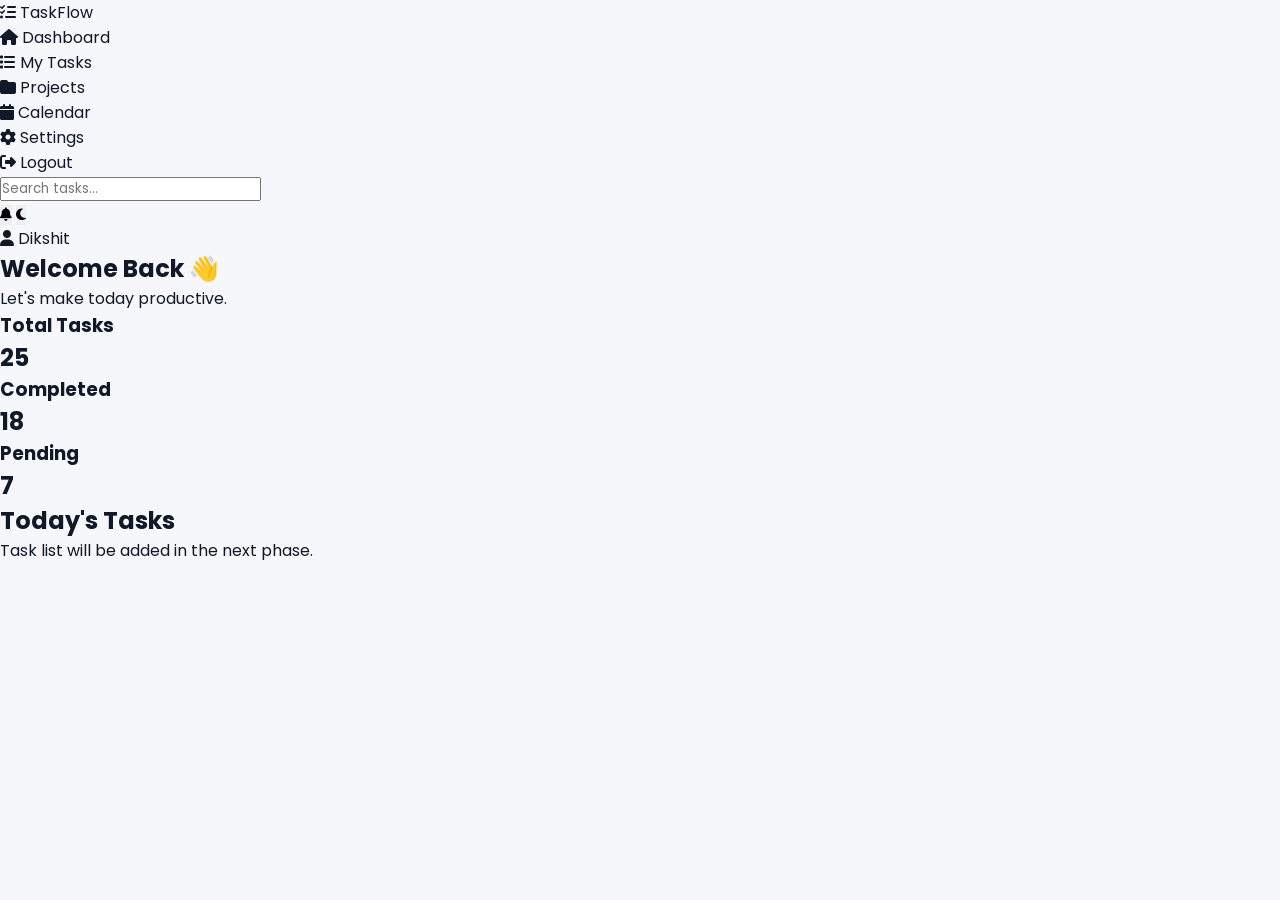
==== dashboard.html @ 2539d612 "(dashboard): create dashboard layout structure" ====
<!DOCTYPE html>
<html lang="en">

<head>

    <meta charset="UTF-8">

    <meta name="viewport"
          content="width=device-width, initial-scale=1.0">

    <title>Dashboard | TaskFlow</title>

    <!-- Google Font -->
    <link rel="preconnect"
          href="https://fonts.googleapis.com">

    <link rel="preconnect"
          href="https://fonts.gstatic.com"
          crossorigin>

    <link href="https://fonts.googleapis.com/css2?family=Poppins:wght@300;400;500;600;700&display=swap"
          rel="stylesheet">

    <!-- Font Awesome -->
    <link rel="stylesheet"
          href="https://cdnjs.cloudflare.com/ajax/libs/font-awesome/6.7.2/css/all.min.css">

    <!-- CSS -->
    <link rel="stylesheet"
          href="./css/style.css">

    <link rel="stylesheet"
          href="./css/dashboard.css">

    <link rel="stylesheet"
          href="./css/responsive.css">

</head>

<body>

    <div class="dashboard">

        <!-- Sidebar -->

        <aside class="sidebar">

            <div class="logo">

                <i class="fa-solid fa-list-check"></i>

                <span>TaskFlow</span>

            </div>

            <nav>

                <ul>

                    <li class="active">

                        <a href="#">

                            <i class="fa-solid fa-house"></i>

                            Dashboard

                        </a>

                    </li>

                    <li>

                        <a href="#">

                            <i class="fa-solid fa-list"></i>

                            My Tasks

                        </a>

                    </li>

                    <li>

                        <a href="#">

                            <i class="fa-solid fa-folder"></i>

                            Projects

                        </a>

                    </li>

                    <li>

                        <a href="#">

                            <i class="fa-solid fa-calendar"></i>

                            Calendar

                        </a>

                    </li>

                    <li>

                        <a href="#">

                            <i class="fa-solid fa-gear"></i>

                            Settings

                        </a>

                    </li>

                    <li>

                        <a href="login.html">

                            <i class="fa-solid fa-right-from-bracket"></i>

                            Logout

                        </a>

                    </li>

                </ul>

            </nav>

        </aside>

        <!-- Main -->

        <main class="main-content">

            <!-- Header -->

            <header class="topbar">

                <div class="search-box">

                    <input
                        type="text"
                        placeholder="Search tasks...">

                </div>

                <div class="header-actions">

                    <button id="notificationBtn">

                        <i class="fa-solid fa-bell"></i>

                    </button>

                    <button id="themeBtn">

                        <i class="fa-solid fa-moon"></i>

                    </button>

                    <div class="profile">

                        <i class="fa-solid fa-user"></i>

                        <span>Dikshit</span>

                    </div>

                </div>

            </header>

            <!-- Dashboard Content -->

            <section class="content">

                <h1>

                    Welcome Back 👋

                </h1>

                <p>

                    Let's make today productive.

                </p>

                <div class="stats">

                    <div class="card">

                        <h3>Total Tasks</h3>

                        <h2>25</h2>

                    </div>

                    <div class="card">

                        <h3>Completed</h3>

                        <h2>18</h2>

                    </div>

                    <div class="card">

                        <h3>Pending</h3>

                        <h2>7</h2>

                    </div>

                </div>

                <div class="tasks">

                    <h2>

                        Today's Tasks

                    </h2>

                    <p>

                        Task list will be added in the next phase.

                    </p>

                </div>

            </section>

        </main>

    </div>

    <script src="https://code.jquery.com/jquery-3.7.1.min.js"></script>

    <script src="./js/dashboard.js"></script>

</body>

</html>
---- css/style.css ----
* {
    margin: 0;
    padding: 0;
    box-sizing: border-box;
}

:root {
    --secondary-color: #e0dfec;
    --primary-hover: #4338CA;
    --primary-color: #4338CA;

    --secondary-color: #F9FAFB;

    --success-color: #10B981;
    --danger-color: #EF4444;
    --warning-color: #F59E0B;

    --text-color: #111827;
    --text-light: #6B7280;

    --border-color: #E5E7EB;

    --white: #FFFFFF;

    --shadow:
        0 10px 30px rgba(0,0,0,.08);

    --radius: 10px;

    --transition: .3s ease;
}

   Base Styles


html {
    scroll-behavior: smooth;
}

body {
    font-family: "Poppins", sans-serif;
    background: #F5F7FA;
    color: var(--text-color);
}

a {
    text-decoration: none;
    color: inherit;
}

button {
    border: none;
    cursor: pointer;
    font-family: inherit;
}

input,
textarea,
select {
    outline: none;
    font-family: inherit;
}

ul {
    list-style: none;
}

img {
    display: block;
    max-width: 100%;
}
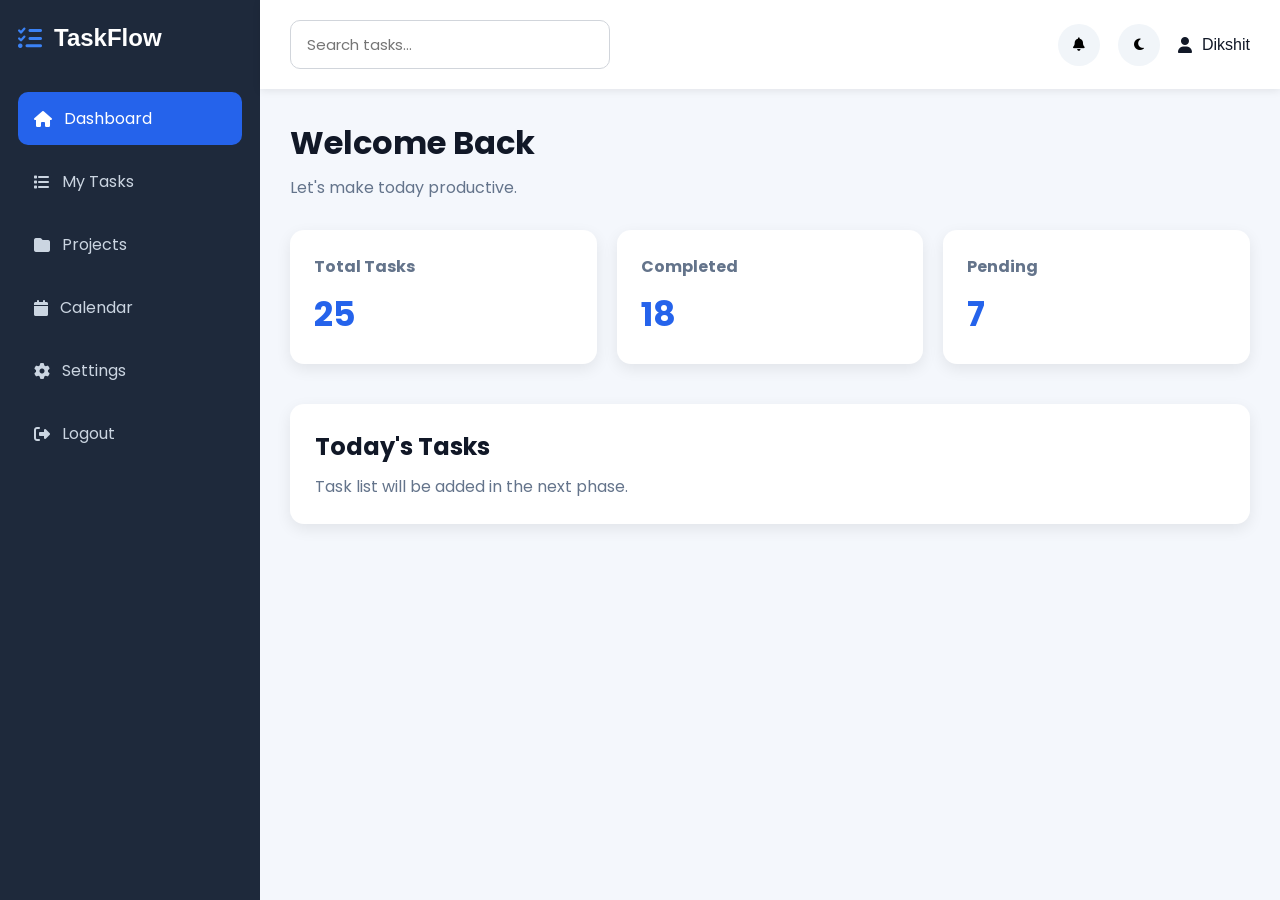
==== commit 4a3485c1: "(dashboard): add responsive dashboard styling" ====
--- a/dashboard.html
+++ b/dashboard.html
@@ -183,7 +183,7 @@
 
                 <h1>
 
-                    Welcome Back 👋
+                    Welcome Back
 
                 </h1>
 
--- a/css/dashboard.css
+++ b/css/dashboard.css
@@ -0,0 +1,172 @@
+.dashboard {
+    display: flex;
+    min-height: 100vh;
+    background: #f4f7fc;
+    font-family: "Poppins", sans-serif;
+}
+
+.sidebar {
+    width: 260px;
+    background: #1e293b;
+    color: #ffffff;
+    display: flex;
+    flex-direction: column;
+    padding: 24px 18px;
+}
+
+.logo {
+    display: flex;
+    align-items: center;
+    gap: 12px;
+    font-size: 24px;
+    font-weight: 600;
+    margin-bottom: 40px;
+}
+
+.logo i {
+    color: #3b82f6;
+}
+
+.sidebar ul {
+    list-style: none;
+}
+
+.sidebar li {
+    margin-bottom: 10px;
+}
+
+.sidebar a {
+    display: flex;
+    align-items: center;
+    gap: 12px;
+    text-decoration: none;
+    color: #cbd5e1;
+    padding: 14px 16px;
+    border-radius: 10px;
+    transition: 0.3s;
+}
+
+.sidebar a:hover {
+    background: #334155;
+    color: #ffffff;
+}
+
+.sidebar li.active a {
+    background: #2563eb;
+    color: #ffffff;
+}
+
+.main-content {
+    flex: 1;
+    display: flex;
+    flex-direction: column;
+}
+
+.topbar {
+    background: white;
+    display: flex;
+    justify-content: space-between;
+    align-items: center;
+    padding: 20px 30px;
+    box-shadow: 0 2px 8px rgba(0,0,0,.08);
+}
+
+.search-box input {
+    width: 320px;
+    padding: 12px 16px;
+    border: 1px solid #d1d5db;
+    border-radius: 10px;
+    outline: none;
+    font-size: 15px;
+}
+
+.search-box input:focus {
+    border-color: #2563eb;
+}
+
+.header-actions {
+    display: flex;
+    align-items: center;
+    gap: 18px;
+}
+
+.header-actions button {
+    width: 42px;
+    height: 42px;
+    border: none;
+    border-radius: 50%;
+    background: #f1f5f9;
+    cursor: pointer;
+    transition: .3s;
+}
+
+.header-actions button:hover {
+    background: #2563eb;
+    color: white;
+}
+
+.profile {
+    display: flex;
+    align-items: center;
+    gap: 10px;
+    font-weight: 500;
+}
+
+.content {
+    padding: 30px;
+}
+
+.content h1 {
+    font-size: 32px;
+    margin-bottom: 8px;
+}
+
+.content p {
+    color: #64748b;
+}
+
+.stats {
+    margin-top: 30px;
+
+    display: grid;
+
+    grid-template-columns:
+        repeat(auto-fit, minmax(220px,1fr));
+
+    gap: 20px;
+}
+
+.card {
+    background: white;
+    padding: 24px;
+    border-radius: 14px;
+    box-shadow: 0 5px 15px rgba(0,0,0,.08);
+    transition: .3s;
+}
+
+.card:hover {
+    transform: translateY(-6px);
+}
+
+.card h3 {
+    color: #64748b;
+    margin-bottom: 10px;
+    font-size: 16px;
+}
+
+.card h2 {
+    font-size: 34px;
+    color: #2563eb;
+}
+
+.tasks {
+    margin-top: 40px;
+    background: white;
+    border-radius: 14px;
+    padding: 25px;
+    box-shadow: 0 5px 15px rgba(0,0,0,.08);
+}
+
+.tasks h2 {
+    margin-bottom: 10px;
+}
